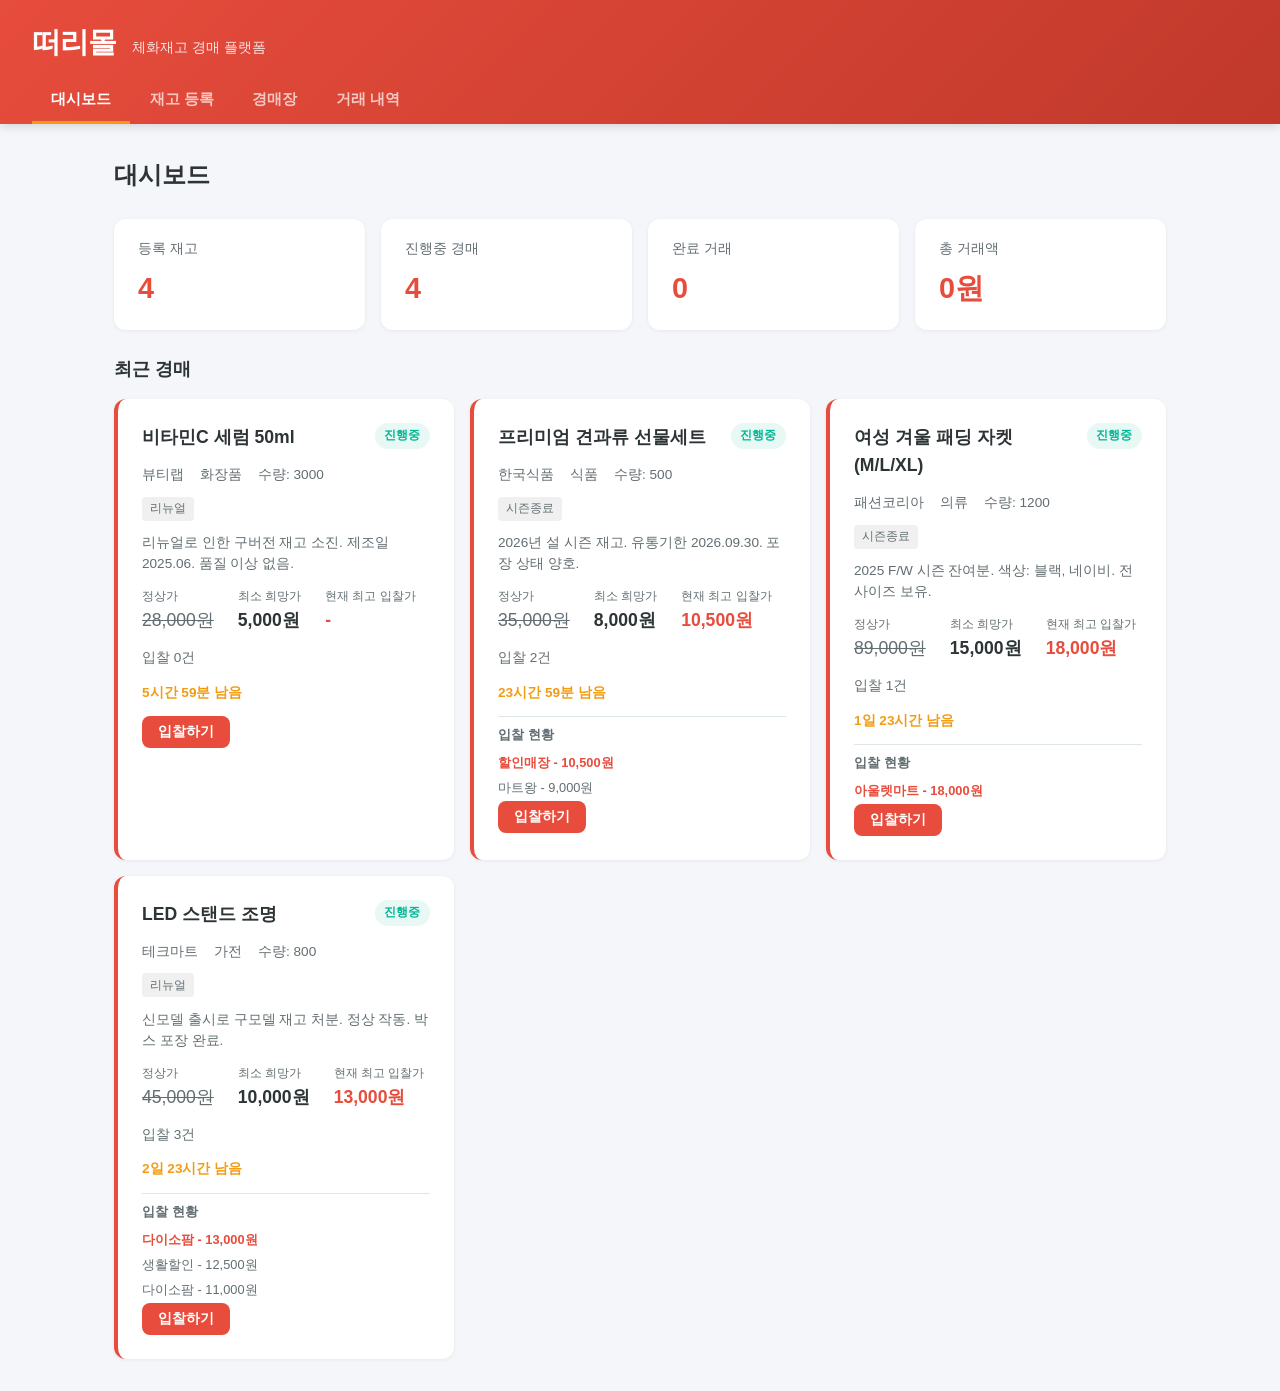
==== app/index.html @ 565d4d2d "Add 떠리몰 체화재고 경매 웹앱 거래처가 체화재고를 등록하고 경매 방식으로 낙찰하여 거래를 성사시키는 웹 애플리케이션 프로토타입.  주요 기능: - 체화재고 등록 (거래처명, 상" ====
<!DOCTYPE html>
<html lang="ko">
<head>
  <meta charset="UTF-8">
  <meta name="viewport" content="width=device-width, initial-scale=1.0">
  <title>떠리몰 - 체화재고 경매 플랫폼</title>
  <link rel="stylesheet" href="css/style.css">
</head>
<body>
  <header>
    <div class="header-inner">
      <h1 class="logo">떠리몰</h1>
      <p class="tagline">체화재고 경매 플랫폼</p>
    </div>
    <nav>
      <button class="nav-btn active" data-view="dashboard">대시보드</button>
      <button class="nav-btn" data-view="register">재고 등록</button>
      <button class="nav-btn" data-view="auctions">경매장</button>
      <button class="nav-btn" data-view="transactions">거래 내역</button>
    </nav>
  </header>

  <main>
    <!-- 대시보드 -->
    <section id="dashboard" class="view active">
      <h2>대시보드</h2>
      <div class="stats-grid">
        <div class="stat-card">
          <span class="stat-label">등록 재고</span>
          <span class="stat-value" id="stat-inventory">0</span>
        </div>
        <div class="stat-card">
          <span class="stat-label">진행중 경매</span>
          <span class="stat-value" id="stat-active">0</span>
        </div>
        <div class="stat-card">
          <span class="stat-label">완료 거래</span>
          <span class="stat-value" id="stat-completed">0</span>
        </div>
        <div class="stat-card">
          <span class="stat-label">총 거래액</span>
          <span class="stat-value" id="stat-total">0원</span>
        </div>
      </div>
      <h3>최근 경매</h3>
      <div id="recent-auctions" class="card-list"></div>
    </section>

    <!-- 재고 등록 -->
    <section id="register" class="view">
      <h2>체화재고 등록</h2>
      <form id="register-form" class="form-card">
        <div class="form-group">
          <label for="supplier-name">거래처명</label>
          <input type="text" id="supplier-name" required placeholder="거래처명을 입력하세요">
        </div>
        <div class="form-group">
          <label for="product-name">상품명</label>
          <input type="text" id="product-name" required placeholder="상품명을 입력하세요">
        </div>
        <div class="form-group">
          <label for="category">카테고리</label>
          <select id="category" required>
            <option value="">선택하세요</option>
            <option value="식품">식품</option>
            <option value="의류">의류</option>
            <option value="가전">가전</option>
            <option value="생활용품">생활용품</option>
            <option value="화장품">화장품</option>
            <option value="기타">기타</option>
          </select>
        </div>
        <div class="form-row">
          <div class="form-group">
            <label for="quantity">수량</label>
            <input type="number" id="quantity" required min="1" placeholder="수량">
          </div>
          <div class="form-group">
            <label for="original-price">정상가 (원)</label>
            <input type="number" id="original-price" required min="0" placeholder="정상 판매가">
          </div>
        </div>
        <div class="form-row">
          <div class="form-group">
            <label for="min-price">최소 희망가 (원)</label>
            <input type="number" id="min-price" required min="0" placeholder="최소 낙찰 희망가">
          </div>
          <div class="form-group">
            <label for="auction-duration">경매 기간</label>
            <select id="auction-duration" required>
              <option value="1">1시간</option>
              <option value="6">6시간</option>
              <option value="24" selected>24시간</option>
              <option value="72">3일</option>
              <option value="168">7일</option>
            </select>
          </div>
        </div>
        <div class="form-group">
          <label for="description">상품 설명</label>
          <textarea id="description" rows="3" placeholder="재고 상태, 유통기한 등 상세 정보를 입력하세요"></textarea>
        </div>
        <div class="form-group">
          <label for="reason">체화 사유</label>
          <select id="reason">
            <option value="">선택하세요</option>
            <option value="유통기한임박">유통기한 임박</option>
            <option value="시즌종료">시즌 종료</option>
            <option value="과잉생산">과잉 생산</option>
            <option value="반품">반품</option>
            <option value="리뉴얼">리뉴얼 (구버전)</option>
            <option value="기타">기타</option>
          </select>
        </div>
        <button type="submit" class="btn btn-primary">경매 등록</button>
      </form>
    </section>

    <!-- 경매장 -->
    <section id="auctions" class="view">
      <h2>경매장</h2>
      <div class="filter-bar">
        <select id="filter-category">
          <option value="all">전체 카테고리</option>
          <option value="식품">식품</option>
          <option value="의류">의류</option>
          <option value="가전">가전</option>
          <option value="생활용품">생활용품</option>
          <option value="화장품">화장품</option>
          <option value="기타">기타</option>
        </select>
        <select id="filter-status">
          <option value="active">진행중</option>
          <option value="ended">종료</option>
          <option value="all">전체</option>
        </select>
      </div>
      <div id="auction-list" class="card-list"></div>
    </section>

    <!-- 거래 내역 -->
    <section id="transactions" class="view">
      <h2>거래 내역</h2>
      <div id="transaction-list" class="table-wrap">
        <table>
          <thead>
            <tr>
              <th>거래일시</th>
              <th>상품명</th>
              <th>거래처</th>
              <th>수량</th>
              <th>낙찰가</th>
              <th>할인율</th>
            </tr>
          </thead>
          <tbody id="transaction-tbody"></tbody>
        </table>
      </div>
    </section>
  </main>

  <!-- 입찰 모달 -->
  <div id="bid-modal" class="modal hidden">
    <div class="modal-content">
      <button class="modal-close">&times;</button>
      <h3>입찰하기</h3>
      <div id="bid-item-info"></div>
      <div class="form-group">
        <label for="bid-amount">입찰가 (원)</label>
        <input type="number" id="bid-amount" min="0" placeholder="입찰 금액을 입력하세요">
      </div>
      <div class="form-group">
        <label for="bidder-name">입찰자명</label>
        <input type="text" id="bidder-name" placeholder="입찰자명을 입력하세요">
      </div>
      <button id="submit-bid" class="btn btn-primary">입찰</button>
    </div>
  </div>

  <script src="js/app.js"></script>
</body>
</html>
---- app/css/style.css ----
* {
  margin: 0;
  padding: 0;
  box-sizing: border-box;
}

:root {
  --primary: #e74c3c;
  --primary-dark: #c0392b;
  --accent: #f39c12;
  --bg: #f5f6fa;
  --card: #ffffff;
  --text: #2d3436;
  --text-light: #636e72;
  --border: #dfe6e9;
  --success: #00b894;
  --danger: #d63031;
}

body {
  font-family: 'Apple SD Gothic Neo', 'Malgun Gothic', sans-serif;
  background: var(--bg);
  color: var(--text);
  line-height: 1.6;
}

/* Header */
header {
  background: linear-gradient(135deg, var(--primary), var(--primary-dark));
  color: white;
  padding: 1.2rem 2rem 0;
  position: sticky;
  top: 0;
  z-index: 100;
  box-shadow: 0 2px 10px rgba(0,0,0,0.15);
}

.header-inner {
  display: flex;
  align-items: baseline;
  gap: 1rem;
  margin-bottom: 0.8rem;
}

.logo {
  font-size: 1.8rem;
  font-weight: 800;
  letter-spacing: -1px;
}

.tagline {
  font-size: 0.9rem;
  opacity: 0.85;
}

nav {
  display: flex;
  gap: 0;
}

.nav-btn {
  background: none;
  border: none;
  color: rgba(255,255,255,0.7);
  padding: 0.7rem 1.2rem;
  cursor: pointer;
  font-size: 0.95rem;
  font-weight: 600;
  border-bottom: 3px solid transparent;
  transition: all 0.2s;
}

.nav-btn:hover {
  color: white;
  background: rgba(255,255,255,0.1);
}

.nav-btn.active {
  color: white;
  border-bottom-color: var(--accent);
}

/* Main */
main {
  max-width: 1100px;
  margin: 0 auto;
  padding: 2rem 1.5rem;
}

.view {
  display: none;
}

.view.active {
  display: block;
}

h2 {
  font-size: 1.5rem;
  margin-bottom: 1.5rem;
  font-weight: 700;
}

h3 {
  font-size: 1.15rem;
  margin: 1.5rem 0 1rem;
  font-weight: 600;
}

/* Stats */
.stats-grid {
  display: grid;
  grid-template-columns: repeat(auto-fit, minmax(200px, 1fr));
  gap: 1rem;
  margin-bottom: 1rem;
}

.stat-card {
  background: var(--card);
  border-radius: 12px;
  padding: 1.2rem 1.5rem;
  box-shadow: 0 1px 4px rgba(0,0,0,0.06);
  display: flex;
  flex-direction: column;
  gap: 0.3rem;
}

.stat-label {
  font-size: 0.85rem;
  color: var(--text-light);
  font-weight: 500;
}

.stat-value {
  font-size: 1.8rem;
  font-weight: 800;
  color: var(--primary);
}

/* Card List */
.card-list {
  display: grid;
  grid-template-columns: repeat(auto-fill, minmax(320px, 1fr));
  gap: 1rem;
}

.auction-card {
  background: var(--card);
  border-radius: 12px;
  padding: 1.5rem;
  box-shadow: 0 1px 4px rgba(0,0,0,0.06);
  border-left: 4px solid var(--primary);
  transition: transform 0.15s, box-shadow 0.15s;
}

.auction-card:hover {
  transform: translateY(-2px);
  box-shadow: 0 4px 12px rgba(0,0,0,0.1);
}

.auction-card.ended {
  border-left-color: var(--text-light);
  opacity: 0.7;
}

.card-header {
  display: flex;
  justify-content: space-between;
  align-items: flex-start;
  margin-bottom: 0.8rem;
}

.card-title {
  font-size: 1.1rem;
  font-weight: 700;
}

.card-badge {
  font-size: 0.75rem;
  padding: 0.2rem 0.6rem;
  border-radius: 20px;
  font-weight: 600;
  white-space: nowrap;
}

.badge-active {
  background: #e8f8f5;
  color: var(--success);
}

.badge-ended {
  background: #fdecea;
  color: var(--danger);
}

.badge-won {
  background: #fef9e7;
  color: var(--accent);
}

.card-meta {
  font-size: 0.85rem;
  color: var(--text-light);
  margin-bottom: 0.5rem;
}

.card-meta span {
  margin-right: 1rem;
}

.card-prices {
  display: flex;
  gap: 1.5rem;
  margin: 0.8rem 0;
  flex-wrap: wrap;
}

.price-item {
  display: flex;
  flex-direction: column;
}

.price-label {
  font-size: 0.75rem;
  color: var(--text-light);
}

.price-value {
  font-size: 1.1rem;
  font-weight: 700;
}

.price-value.original {
  text-decoration: line-through;
  color: var(--text-light);
  font-weight: 400;
}

.price-value.current {
  color: var(--primary);
}

.card-bids {
  font-size: 0.85rem;
  color: var(--text-light);
  margin-bottom: 0.8rem;
}

.card-timer {
  font-size: 0.85rem;
  color: var(--accent);
  font-weight: 600;
  margin-bottom: 0.8rem;
}

.card-desc {
  font-size: 0.85rem;
  color: var(--text-light);
  margin-bottom: 0.8rem;
  line-height: 1.5;
}

.card-reason {
  display: inline-block;
  font-size: 0.75rem;
  background: #f0f0f0;
  padding: 0.15rem 0.5rem;
  border-radius: 4px;
  color: var(--text-light);
  margin-bottom: 0.8rem;
}

.card-actions {
  display: flex;
  gap: 0.5rem;
}

/* Forms */
.form-card {
  background: var(--card);
  border-radius: 12px;
  padding: 2rem;
  box-shadow: 0 1px 4px rgba(0,0,0,0.06);
  max-width: 700px;
}

.form-group {
  margin-bottom: 1.2rem;
}

.form-group label {
  display: block;
  font-size: 0.9rem;
  font-weight: 600;
  margin-bottom: 0.4rem;
}

.form-group input,
.form-group select,
.form-group textarea {
  width: 100%;
  padding: 0.7rem 0.9rem;
  border: 1px solid var(--border);
  border-radius: 8px;
  font-size: 0.95rem;
  font-family: inherit;
  transition: border-color 0.2s;
}

.form-group input:focus,
.form-group select:focus,
.form-group textarea:focus {
  outline: none;
  border-color: var(--primary);
}

.form-row {
  display: grid;
  grid-template-columns: 1fr 1fr;
  gap: 1rem;
}

/* Buttons */
.btn {
  padding: 0.7rem 1.5rem;
  border: none;
  border-radius: 8px;
  font-size: 0.95rem;
  font-weight: 600;
  cursor: pointer;
  transition: background 0.2s, transform 0.1s;
}

.btn:active {
  transform: scale(0.97);
}

.btn-primary {
  background: var(--primary);
  color: white;
}

.btn-primary:hover {
  background: var(--primary-dark);
}

.btn-outline {
  background: none;
  border: 1.5px solid var(--primary);
  color: var(--primary);
}

.btn-outline:hover {
  background: var(--primary);
  color: white;
}

.btn-sm {
  padding: 0.45rem 1rem;
  font-size: 0.85rem;
}

.btn:disabled {
  opacity: 0.5;
  cursor: not-allowed;
}

/* Filter */
.filter-bar {
  display: flex;
  gap: 0.8rem;
  margin-bottom: 1.5rem;
}

.filter-bar select {
  padding: 0.5rem 0.8rem;
  border: 1px solid var(--border);
  border-radius: 8px;
  font-size: 0.9rem;
  background: var(--card);
}

/* Table */
.table-wrap {
  background: var(--card);
  border-radius: 12px;
  box-shadow: 0 1px 4px rgba(0,0,0,0.06);
  overflow-x: auto;
}

table {
  width: 100%;
  border-collapse: collapse;
}

th, td {
  padding: 0.85rem 1rem;
  text-align: left;
  font-size: 0.9rem;
}

th {
  background: #fafafa;
  font-weight: 600;
  color: var(--text-light);
  border-bottom: 2px solid var(--border);
}

td {
  border-bottom: 1px solid var(--border);
}

tr:last-child td {
  border-bottom: none;
}

.discount-rate {
  color: var(--primary);
  font-weight: 700;
}

/* Modal */
.modal {
  position: fixed;
  inset: 0;
  background: rgba(0,0,0,0.5);
  display: flex;
  align-items: center;
  justify-content: center;
  z-index: 200;
}

.modal.hidden {
  display: none;
}

.modal-content {
  background: var(--card);
  border-radius: 12px;
  padding: 2rem;
  width: 90%;
  max-width: 450px;
  position: relative;
}

.modal-close {
  position: absolute;
  top: 0.8rem;
  right: 1rem;
  background: none;
  border: none;
  font-size: 1.5rem;
  cursor: pointer;
  color: var(--text-light);
}

#bid-item-info {
  background: #fafafa;
  border-radius: 8px;
  padding: 1rem;
  margin-bottom: 1.2rem;
  font-size: 0.9rem;
  line-height: 1.8;
}

/* Empty state */
.empty-state {
  text-align: center;
  padding: 3rem;
  color: var(--text-light);
}

.empty-state p {
  font-size: 1.1rem;
  margin-bottom: 0.5rem;
}

/* Bid history */
.bid-history {
  margin-top: 0.5rem;
  padding-top: 0.5rem;
  border-top: 1px solid var(--border);
}

.bid-history-title {
  font-size: 0.8rem;
  color: var(--text-light);
  margin-bottom: 0.3rem;
  font-weight: 600;
}

.bid-entry {
  font-size: 0.8rem;
  color: var(--text-light);
  padding: 0.15rem 0;
}

.bid-entry.winning {
  color: var(--primary);
  font-weight: 600;
}

/* Responsive */
@media (max-width: 768px) {
  header {
    padding: 1rem 1rem 0;
  }

  .header-inner {
    flex-direction: column;
    gap: 0.2rem;
  }

  nav {
    overflow-x: auto;
  }

  .nav-btn {
    padding: 0.6rem 0.8rem;
    font-size: 0.85rem;
    white-space: nowrap;
  }

  main {
    padding: 1.2rem 1rem;
  }

  .form-row {
    grid-template-columns: 1fr;
  }

  .card-list {
    grid-template-columns: 1fr;
  }

  .stats-grid {
    grid-template-columns: repeat(2, 1fr);
  }
}
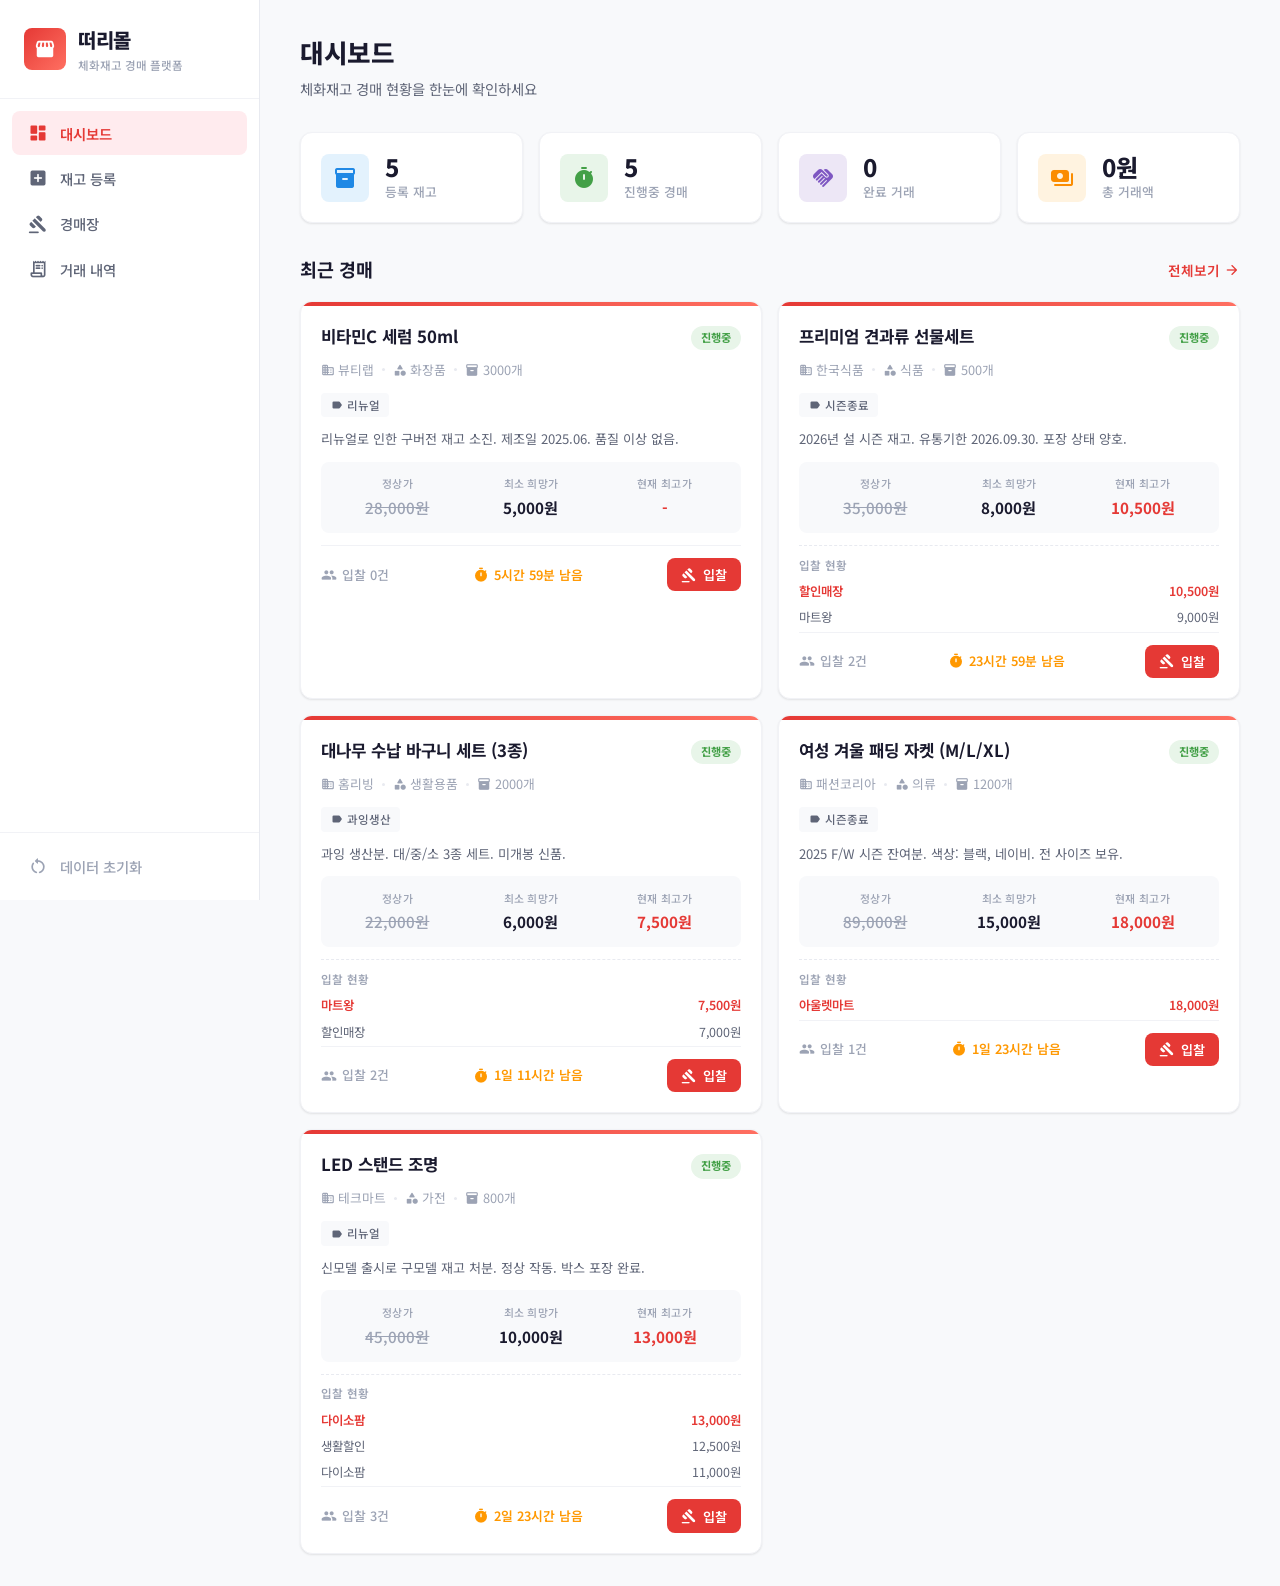
==== commit a88722a3: "Redesign UI/UX for professional look and feel - 사이드바 네비게이션 (아이콘 + 레이블) - Material Icons 적용 - 세련된 카드 " ====
--- a/app/index.html
+++ b/app/index.html
@@ -4,86 +4,187 @@
   <meta charset="UTF-8">
   <meta name="viewport" content="width=device-width, initial-scale=1.0">
   <title>떠리몰 - 체화재고 경매 플랫폼</title>
+  <link rel="stylesheet" href="https://fonts.googleapis.com/css2?family=Noto+Sans+KR:wght@400;500;600;700;800&display=swap">
+  <link rel="stylesheet" href="https://fonts.googleapis.com/icon?family=Material+Icons+Round">
   <link rel="stylesheet" href="css/style.css">
 </head>
 <body>
-  <header>
-    <div class="header-inner">
-      <h1 class="logo">떠리몰</h1>
-      <p class="tagline">체화재고 경매 플랫폼</p>
+  <!-- 사이드바 -->
+  <aside class="sidebar" id="sidebar">
+    <div class="sidebar-header">
+      <div class="brand">
+        <div class="brand-icon">
+          <span class="material-icons-round">storefront</span>
+        </div>
+        <div>
+          <h1 class="brand-name">떠리몰</h1>
+          <p class="brand-sub">체화재고 경매 플랫폼</p>
+        </div>
+      </div>
     </div>
-    <nav>
-      <button class="nav-btn active" data-view="dashboard">대시보드</button>
-      <button class="nav-btn" data-view="register">재고 등록</button>
-      <button class="nav-btn" data-view="auctions">경매장</button>
-      <button class="nav-btn" data-view="transactions">거래 내역</button>
+    <nav class="sidebar-nav">
+      <button class="nav-item active" data-view="dashboard">
+        <span class="material-icons-round">dashboard</span>
+        <span>대시보드</span>
+      </button>
+      <button class="nav-item" data-view="register">
+        <span class="material-icons-round">add_box</span>
+        <span>재고 등록</span>
+      </button>
+      <button class="nav-item" data-view="auctions">
+        <span class="material-icons-round">gavel</span>
+        <span>경매장</span>
+      </button>
+      <button class="nav-item" data-view="transactions">
+        <span class="material-icons-round">receipt_long</span>
+        <span>거래 내역</span>
+      </button>
     </nav>
+    <div class="sidebar-footer">
+      <button id="reset-data" class="nav-item nav-item-danger">
+        <span class="material-icons-round">restart_alt</span>
+        <span>데이터 초기화</span>
+      </button>
+    </div>
+  </aside>
+
+  <!-- 모바일 헤더 -->
+  <header class="mobile-header" id="mobile-header">
+    <button class="menu-toggle" id="menu-toggle">
+      <span class="material-icons-round">menu</span>
+    </button>
+    <div class="brand-inline">
+      <span class="material-icons-round">storefront</span>
+      <span class="brand-name-sm">떠리몰</span>
+    </div>
   </header>
-
-  <main>
+  <div class="overlay hidden" id="overlay"></div>
+
+  <!-- 메인 콘텐츠 -->
+  <main class="main-content">
+
     <!-- 대시보드 -->
     <section id="dashboard" class="view active">
-      <h2>대시보드</h2>
+      <div class="view-header">
+        <div>
+          <h2>대시보드</h2>
+          <p class="view-desc">체화재고 경매 현황을 한눈에 확인하세요</p>
+        </div>
+      </div>
       <div class="stats-grid">
         <div class="stat-card">
-          <span class="stat-label">등록 재고</span>
-          <span class="stat-value" id="stat-inventory">0</span>
+          <div class="stat-icon bg-blue"><span class="material-icons-round">inventory_2</span></div>
+          <div class="stat-info">
+            <span class="stat-value" id="stat-inventory">0</span>
+            <span class="stat-label">등록 재고</span>
+          </div>
         </div>
         <div class="stat-card">
-          <span class="stat-label">진행중 경매</span>
-          <span class="stat-value" id="stat-active">0</span>
+          <div class="stat-icon bg-green"><span class="material-icons-round">timer</span></div>
+          <div class="stat-info">
+            <span class="stat-value" id="stat-active">0</span>
+            <span class="stat-label">진행중 경매</span>
+          </div>
         </div>
         <div class="stat-card">
-          <span class="stat-label">완료 거래</span>
-          <span class="stat-value" id="stat-completed">0</span>
+          <div class="stat-icon bg-purple"><span class="material-icons-round">handshake</span></div>
+          <div class="stat-info">
+            <span class="stat-value" id="stat-completed">0</span>
+            <span class="stat-label">완료 거래</span>
+          </div>
         </div>
         <div class="stat-card">
-          <span class="stat-label">총 거래액</span>
-          <span class="stat-value" id="stat-total">0원</span>
-        </div>
-      </div>
-      <h3>최근 경매</h3>
-      <div id="recent-auctions" class="card-list"></div>
+          <div class="stat-icon bg-orange"><span class="material-icons-round">payments</span></div>
+          <div class="stat-info">
+            <span class="stat-value" id="stat-total">0원</span>
+            <span class="stat-label">총 거래액</span>
+          </div>
+        </div>
+      </div>
+
+      <div class="section-header">
+        <h3>최근 경매</h3>
+        <button class="link-btn" data-goto="auctions">전체보기 <span class="material-icons-round" style="font-size:16px">arrow_forward</span></button>
+      </div>
+      <div id="recent-auctions" class="card-grid"></div>
     </section>
 
     <!-- 재고 등록 -->
     <section id="register" class="view">
-      <h2>체화재고 등록</h2>
+      <div class="view-header">
+        <div>
+          <h2>체화재고 등록</h2>
+          <p class="view-desc">거래처의 체화재고를 등록하고 경매를 시작하세요</p>
+        </div>
+      </div>
       <form id="register-form" class="form-card">
-        <div class="form-group">
-          <label for="supplier-name">거래처명</label>
-          <input type="text" id="supplier-name" required placeholder="거래처명을 입력하세요">
-        </div>
-        <div class="form-group">
-          <label for="product-name">상품명</label>
-          <input type="text" id="product-name" required placeholder="상품명을 입력하세요">
-        </div>
-        <div class="form-group">
-          <label for="category">카테고리</label>
-          <select id="category" required>
-            <option value="">선택하세요</option>
-            <option value="식품">식품</option>
-            <option value="의류">의류</option>
-            <option value="가전">가전</option>
-            <option value="생활용품">생활용품</option>
-            <option value="화장품">화장품</option>
-            <option value="기타">기타</option>
-          </select>
-        </div>
-        <div class="form-row">
-          <div class="form-group">
-            <label for="quantity">수량</label>
-            <input type="number" id="quantity" required min="1" placeholder="수량">
-          </div>
-          <div class="form-group">
-            <label for="original-price">정상가 (원)</label>
-            <input type="number" id="original-price" required min="0" placeholder="정상 판매가">
-          </div>
-        </div>
-        <div class="form-row">
-          <div class="form-group">
-            <label for="min-price">최소 희망가 (원)</label>
-            <input type="number" id="min-price" required min="0" placeholder="최소 낙찰 희망가">
+        <div class="form-section">
+          <h4 class="form-section-title"><span class="material-icons-round">business</span> 거래처 정보</h4>
+          <div class="form-group">
+            <label for="supplier-name">거래처명 <span class="required">*</span></label>
+            <input type="text" id="supplier-name" required placeholder="예: 한국식품">
+          </div>
+        </div>
+
+        <div class="form-section">
+          <h4 class="form-section-title"><span class="material-icons-round">category</span> 상품 정보</h4>
+          <div class="form-group">
+            <label for="product-name">상품명 <span class="required">*</span></label>
+            <input type="text" id="product-name" required placeholder="예: 프리미엄 견과류 선물세트">
+          </div>
+          <div class="form-row">
+            <div class="form-group">
+              <label for="category">카테고리 <span class="required">*</span></label>
+              <select id="category" required>
+                <option value="">선택하세요</option>
+                <option value="식품">식품</option>
+                <option value="의류">의류</option>
+                <option value="가전">가전</option>
+                <option value="생활용품">생활용품</option>
+                <option value="화장품">화장품</option>
+                <option value="기타">기타</option>
+              </select>
+            </div>
+            <div class="form-group">
+              <label for="quantity">수량 <span class="required">*</span></label>
+              <input type="number" id="quantity" required min="1" placeholder="0">
+            </div>
+          </div>
+          <div class="form-group">
+            <label for="description">상품 설명</label>
+            <textarea id="description" rows="3" placeholder="재고 상태, 유통기한 등 상세 정보를 입력하세요"></textarea>
+          </div>
+          <div class="form-group">
+            <label for="reason">체화 사유</label>
+            <select id="reason">
+              <option value="">선택하세요</option>
+              <option value="유통기한임박">유통기한 임박</option>
+              <option value="시즌종료">시즌 종료</option>
+              <option value="과잉생산">과잉 생산</option>
+              <option value="반품">반품</option>
+              <option value="리뉴얼">리뉴얼 (구버전)</option>
+              <option value="기타">기타</option>
+            </select>
+          </div>
+        </div>
+
+        <div class="form-section">
+          <h4 class="form-section-title"><span class="material-icons-round">sell</span> 가격 및 경매 설정</h4>
+          <div class="form-row">
+            <div class="form-group">
+              <label for="original-price">정상가 (원) <span class="required">*</span></label>
+              <div class="input-with-unit">
+                <input type="number" id="original-price" required min="0" placeholder="0">
+                <span class="unit">원</span>
+              </div>
+            </div>
+            <div class="form-group">
+              <label for="min-price">최소 희망가 (원) <span class="required">*</span></label>
+              <div class="input-with-unit">
+                <input type="number" id="min-price" required min="0" placeholder="0">
+                <span class="unit">원</span>
+              </div>
+            </div>
           </div>
           <div class="form-group">
             <label for="auction-duration">경매 기간</label>
@@ -95,62 +196,72 @@
               <option value="168">7일</option>
             </select>
           </div>
-        </div>
-        <div class="form-group">
-          <label for="description">상품 설명</label>
-          <textarea id="description" rows="3" placeholder="재고 상태, 유통기한 등 상세 정보를 입력하세요"></textarea>
-        </div>
-        <div class="form-group">
-          <label for="reason">체화 사유</label>
-          <select id="reason">
-            <option value="">선택하세요</option>
-            <option value="유통기한임박">유통기한 임박</option>
-            <option value="시즌종료">시즌 종료</option>
-            <option value="과잉생산">과잉 생산</option>
-            <option value="반품">반품</option>
-            <option value="리뉴얼">리뉴얼 (구버전)</option>
+          <div id="price-preview" class="price-preview hidden">
+            <span class="material-icons-round">info</span>
+            <span>정상가 대비 <strong id="preview-rate">0%</strong> 할인된 가격으로 시작합니다</span>
+          </div>
+        </div>
+
+        <button type="submit" class="btn btn-primary btn-lg">
+          <span class="material-icons-round">gavel</span> 경매 등록하기
+        </button>
+      </form>
+    </section>
+
+    <!-- 경매장 -->
+    <section id="auctions" class="view">
+      <div class="view-header">
+        <div>
+          <h2>경매장</h2>
+          <p class="view-desc">진행 중인 경매에 참여하세요</p>
+        </div>
+      </div>
+      <div class="filter-bar">
+        <div class="filter-group">
+          <span class="material-icons-round filter-icon">filter_list</span>
+          <select id="filter-category">
+            <option value="all">전체 카테고리</option>
+            <option value="식품">식품</option>
+            <option value="의류">의류</option>
+            <option value="가전">가전</option>
+            <option value="생활용품">생활용품</option>
+            <option value="화장품">화장품</option>
             <option value="기타">기타</option>
           </select>
         </div>
-        <button type="submit" class="btn btn-primary">경매 등록</button>
-      </form>
-    </section>
-
-    <!-- 경매장 -->
-    <section id="auctions" class="view">
-      <h2>경매장</h2>
-      <div class="filter-bar">
-        <select id="filter-category">
-          <option value="all">전체 카테고리</option>
-          <option value="식품">식품</option>
-          <option value="의류">의류</option>
-          <option value="가전">가전</option>
-          <option value="생활용품">생활용품</option>
-          <option value="화장품">화장품</option>
-          <option value="기타">기타</option>
-        </select>
-        <select id="filter-status">
-          <option value="active">진행중</option>
-          <option value="ended">종료</option>
-          <option value="all">전체</option>
-        </select>
-      </div>
-      <div id="auction-list" class="card-list"></div>
+        <div class="filter-group">
+          <span class="material-icons-round filter-icon">tune</span>
+          <select id="filter-status">
+            <option value="active">진행중</option>
+            <option value="ended">종료</option>
+            <option value="all">전체</option>
+          </select>
+        </div>
+        <div class="filter-result" id="filter-result"></div>
+      </div>
+      <div id="auction-list" class="card-grid"></div>
     </section>
 
     <!-- 거래 내역 -->
     <section id="transactions" class="view">
-      <h2>거래 내역</h2>
-      <div id="transaction-list" class="table-wrap">
+      <div class="view-header">
+        <div>
+          <h2>거래 내역</h2>
+          <p class="view-desc">낙찰 완료된 거래 목록입니다</p>
+        </div>
+      </div>
+      <div class="table-card">
         <table>
           <thead>
             <tr>
               <th>거래일시</th>
               <th>상품명</th>
               <th>거래처</th>
-              <th>수량</th>
-              <th>낙찰가</th>
-              <th>할인율</th>
+              <th class="text-right">수량</th>
+              <th class="text-right">정상가</th>
+              <th class="text-right">낙찰가</th>
+              <th class="text-right">할인율</th>
+              <th>낙찰자</th>
             </tr>
           </thead>
           <tbody id="transaction-tbody"></tbody>
@@ -162,20 +273,35 @@
   <!-- 입찰 모달 -->
   <div id="bid-modal" class="modal hidden">
     <div class="modal-content">
-      <button class="modal-close">&times;</button>
-      <h3>입찰하기</h3>
-      <div id="bid-item-info"></div>
-      <div class="form-group">
-        <label for="bid-amount">입찰가 (원)</label>
-        <input type="number" id="bid-amount" min="0" placeholder="입찰 금액을 입력하세요">
-      </div>
-      <div class="form-group">
-        <label for="bidder-name">입찰자명</label>
-        <input type="text" id="bidder-name" placeholder="입찰자명을 입력하세요">
-      </div>
-      <button id="submit-bid" class="btn btn-primary">입찰</button>
+      <div class="modal-header">
+        <h3><span class="material-icons-round">gavel</span> 입찰하기</h3>
+        <button class="modal-close"><span class="material-icons-round">close</span></button>
+      </div>
+      <div class="modal-body">
+        <div id="bid-item-info" class="bid-info-card"></div>
+        <div class="form-group">
+          <label for="bid-amount">입찰가 <span class="required">*</span></label>
+          <div class="input-with-unit">
+            <input type="number" id="bid-amount" min="0" placeholder="입찰 금액을 입력하세요">
+            <span class="unit">원</span>
+          </div>
+        </div>
+        <div class="form-group">
+          <label for="bidder-name">입찰자명 <span class="required">*</span></label>
+          <input type="text" id="bidder-name" placeholder="입찰자명을 입력하세요">
+        </div>
+      </div>
+      <div class="modal-footer">
+        <button class="btn btn-ghost" id="cancel-bid">취소</button>
+        <button id="submit-bid" class="btn btn-primary">
+          <span class="material-icons-round">gavel</span> 입찰하기
+        </button>
+      </div>
     </div>
   </div>
+
+  <!-- 토스트 알림 -->
+  <div id="toast-container" class="toast-container"></div>
 
   <script src="js/app.js"></script>
 </body>
--- a/app/css/style.css
+++ b/app/css/style.css
@@ -1,3 +1,7 @@
+/* ========================================
+   떠리몰 - 체화재고 경매 플랫폼 스타일
+   ======================================== */
+
 * {
   margin: 0;
   padding: 0;
@@ -5,306 +9,703 @@
 }
 
 :root {
-  --primary: #e74c3c;
-  --primary-dark: #c0392b;
-  --accent: #f39c12;
-  --bg: #f5f6fa;
-  --card: #ffffff;
-  --text: #2d3436;
-  --text-light: #636e72;
-  --border: #dfe6e9;
-  --success: #00b894;
-  --danger: #d63031;
+  --primary: #E53935;
+  --primary-hover: #C62828;
+  --primary-light: #FFEBEE;
+  --accent: #FF9800;
+  --accent-light: #FFF3E0;
+
+  --blue: #1E88E5;
+  --blue-light: #E3F2FD;
+  --green: #43A047;
+  --green-light: #E8F5E9;
+  --purple: #7E57C2;
+  --purple-light: #EDE7F6;
+  --orange: #FB8C00;
+  --orange-light: #FFF3E0;
+
+  --bg: #F8F9FB;
+  --surface: #FFFFFF;
+  --text-primary: #1A1A2E;
+  --text-secondary: #5F6577;
+  --text-tertiary: #9CA3B4;
+  --border: #E8EAF0;
+  --border-light: #F1F2F6;
+  --shadow-sm: 0 1px 3px rgba(0,0,0,0.04), 0 1px 2px rgba(0,0,0,0.06);
+  --shadow-md: 0 4px 6px rgba(0,0,0,0.04), 0 2px 4px rgba(0,0,0,0.06);
+  --shadow-lg: 0 10px 25px rgba(0,0,0,0.06), 0 4px 10px rgba(0,0,0,0.04);
+  --radius-sm: 8px;
+  --radius-md: 12px;
+  --radius-lg: 16px;
+
+  --sidebar-width: 260px;
+  --header-height: 56px;
 }
 
 body {
-  font-family: 'Apple SD Gothic Neo', 'Malgun Gothic', sans-serif;
+  font-family: 'Noto Sans KR', -apple-system, BlinkMacSystemFont, sans-serif;
   background: var(--bg);
-  color: var(--text);
+  color: var(--text-primary);
   line-height: 1.6;
-}
-
-/* Header */
-header {
-  background: linear-gradient(135deg, var(--primary), var(--primary-dark));
+  display: flex;
+  min-height: 100vh;
+}
+
+/* ========================================
+   사이드바
+   ======================================== */
+.sidebar {
+  width: var(--sidebar-width);
+  background: var(--surface);
+  border-right: 1px solid var(--border);
+  position: fixed;
+  top: 0;
+  left: 0;
+  bottom: 0;
+  display: flex;
+  flex-direction: column;
+  z-index: 200;
+  transition: transform 0.3s ease;
+}
+
+.sidebar-header {
+  padding: 1.5rem;
+  border-bottom: 1px solid var(--border-light);
+}
+
+.brand {
+  display: flex;
+  align-items: center;
+  gap: 0.75rem;
+}
+
+.brand-icon {
+  width: 42px;
+  height: 42px;
+  background: linear-gradient(135deg, var(--primary), #FF6F61);
+  border-radius: var(--radius-sm);
+  display: flex;
+  align-items: center;
+  justify-content: center;
   color: white;
-  padding: 1.2rem 2rem 0;
-  position: sticky;
+  flex-shrink: 0;
+}
+
+.brand-icon .material-icons-round {
+  font-size: 22px;
+}
+
+.brand-name {
+  font-size: 1.25rem;
+  font-weight: 800;
+  color: var(--text-primary);
+  letter-spacing: -0.5px;
+}
+
+.brand-sub {
+  font-size: 0.72rem;
+  color: var(--text-tertiary);
+  font-weight: 500;
+}
+
+.sidebar-nav {
+  flex: 1;
+  padding: 0.75rem;
+  display: flex;
+  flex-direction: column;
+  gap: 2px;
+}
+
+.nav-item {
+  display: flex;
+  align-items: center;
+  gap: 0.75rem;
+  padding: 0.7rem 1rem;
+  border: none;
+  background: none;
+  border-radius: var(--radius-sm);
+  cursor: pointer;
+  font-size: 0.9rem;
+  font-weight: 500;
+  color: var(--text-secondary);
+  transition: all 0.15s;
+  width: 100%;
+  text-align: left;
+  font-family: inherit;
+}
+
+.nav-item .material-icons-round {
+  font-size: 20px;
+}
+
+.nav-item:hover {
+  background: var(--bg);
+  color: var(--text-primary);
+}
+
+.nav-item.active {
+  background: var(--primary-light);
+  color: var(--primary);
+  font-weight: 600;
+}
+
+.nav-item-danger {
+  color: var(--text-tertiary);
+}
+
+.nav-item-danger:hover {
+  background: #FFF5F5;
+  color: var(--primary);
+}
+
+.sidebar-footer {
+  padding: 0.75rem;
+  border-top: 1px solid var(--border-light);
+}
+
+/* ========================================
+   모바일 헤더
+   ======================================== */
+.mobile-header {
+  display: none;
+  position: fixed;
   top: 0;
-  z-index: 100;
-  box-shadow: 0 2px 10px rgba(0,0,0,0.15);
-}
-
-.header-inner {
-  display: flex;
-  align-items: baseline;
-  gap: 1rem;
-  margin-bottom: 0.8rem;
-}
-
-.logo {
-  font-size: 1.8rem;
-  font-weight: 800;
-  letter-spacing: -1px;
-}
-
-.tagline {
-  font-size: 0.9rem;
-  opacity: 0.85;
-}
-
-nav {
-  display: flex;
-  gap: 0;
-}
-
-.nav-btn {
+  left: 0;
+  right: 0;
+  height: var(--header-height);
+  background: var(--surface);
+  border-bottom: 1px solid var(--border);
+  z-index: 150;
+  align-items: center;
+  padding: 0 1rem;
+  gap: 0.75rem;
+}
+
+.menu-toggle {
   background: none;
   border: none;
-  color: rgba(255,255,255,0.7);
-  padding: 0.7rem 1.2rem;
   cursor: pointer;
-  font-size: 0.95rem;
-  font-weight: 600;
-  border-bottom: 3px solid transparent;
-  transition: all 0.2s;
-}
-
-.nav-btn:hover {
-  color: white;
-  background: rgba(255,255,255,0.1);
-}
-
-.nav-btn.active {
-  color: white;
-  border-bottom-color: var(--accent);
-}
-
-/* Main */
-main {
-  max-width: 1100px;
-  margin: 0 auto;
-  padding: 2rem 1.5rem;
+  color: var(--text-primary);
+  padding: 0.4rem;
+  border-radius: var(--radius-sm);
+}
+
+.menu-toggle:hover {
+  background: var(--bg);
+}
+
+.brand-inline {
+  display: flex;
+  align-items: center;
+  gap: 0.5rem;
+  color: var(--primary);
+}
+
+.brand-name-sm {
+  font-size: 1.1rem;
+  font-weight: 800;
+}
+
+.overlay {
+  position: fixed;
+  inset: 0;
+  background: rgba(0,0,0,0.4);
+  z-index: 190;
+  backdrop-filter: blur(2px);
+}
+
+.overlay.hidden {
+  display: none;
+}
+
+/* ========================================
+   메인 콘텐츠
+   ======================================== */
+.main-content {
+  flex: 1;
+  margin-left: var(--sidebar-width);
+  padding: 2rem 2.5rem;
+  max-width: 1200px;
 }
 
 .view {
   display: none;
+  animation: fadeIn 0.25s ease;
 }
 
 .view.active {
   display: block;
 }
 
-h2 {
-  font-size: 1.5rem;
-  margin-bottom: 1.5rem;
+@keyframes fadeIn {
+  from { opacity: 0; transform: translateY(8px); }
+  to { opacity: 1; transform: translateY(0); }
+}
+
+.view-header {
+  margin-bottom: 2rem;
+}
+
+.view-header h2 {
+  font-size: 1.6rem;
+  font-weight: 800;
+  letter-spacing: -0.5px;
+}
+
+.view-desc {
+  color: var(--text-secondary);
+  font-size: 0.9rem;
+  margin-top: 0.25rem;
+}
+
+.section-header {
+  display: flex;
+  justify-content: space-between;
+  align-items: center;
+  margin: 2rem 0 1rem;
+}
+
+.section-header h3 {
+  font-size: 1.15rem;
   font-weight: 700;
 }
 
-h3 {
-  font-size: 1.15rem;
-  margin: 1.5rem 0 1rem;
+.link-btn {
+  background: none;
+  border: none;
+  color: var(--primary);
+  font-size: 0.85rem;
   font-weight: 600;
-}
-
-/* Stats */
+  cursor: pointer;
+  display: flex;
+  align-items: center;
+  gap: 0.25rem;
+  font-family: inherit;
+}
+
+.link-btn:hover {
+  text-decoration: underline;
+}
+
+/* ========================================
+   통계 카드
+   ======================================== */
 .stats-grid {
   display: grid;
-  grid-template-columns: repeat(auto-fit, minmax(200px, 1fr));
+  grid-template-columns: repeat(4, 1fr);
   gap: 1rem;
-  margin-bottom: 1rem;
 }
 
 .stat-card {
-  background: var(--card);
-  border-radius: 12px;
-  padding: 1.2rem 1.5rem;
-  box-shadow: 0 1px 4px rgba(0,0,0,0.06);
+  background: var(--surface);
+  border-radius: var(--radius-md);
+  padding: 1.25rem;
+  box-shadow: var(--shadow-sm);
+  display: flex;
+  align-items: center;
+  gap: 1rem;
+  border: 1px solid var(--border-light);
+  transition: box-shadow 0.2s;
+}
+
+.stat-card:hover {
+  box-shadow: var(--shadow-md);
+}
+
+.stat-icon {
+  width: 48px;
+  height: 48px;
+  border-radius: var(--radius-sm);
+  display: flex;
+  align-items: center;
+  justify-content: center;
+  flex-shrink: 0;
+}
+
+.stat-icon .material-icons-round {
+  font-size: 24px;
+}
+
+.bg-blue { background: var(--blue-light); color: var(--blue); }
+.bg-green { background: var(--green-light); color: var(--green); }
+.bg-purple { background: var(--purple-light); color: var(--purple); }
+.bg-orange { background: var(--orange-light); color: var(--orange); }
+
+.stat-info {
   display: flex;
   flex-direction: column;
-  gap: 0.3rem;
+}
+
+.stat-value {
+  font-size: 1.5rem;
+  font-weight: 800;
+  color: var(--text-primary);
+  line-height: 1.2;
 }
 
 .stat-label {
-  font-size: 0.85rem;
-  color: var(--text-light);
+  font-size: 0.8rem;
+  color: var(--text-tertiary);
   font-weight: 500;
 }
 
-.stat-value {
-  font-size: 1.8rem;
-  font-weight: 800;
-  color: var(--primary);
-}
-
-/* Card List */
-.card-list {
+/* ========================================
+   카드 그리드 (경매 카드)
+   ======================================== */
+.card-grid {
   display: grid;
-  grid-template-columns: repeat(auto-fill, minmax(320px, 1fr));
+  grid-template-columns: repeat(auto-fill, minmax(340px, 1fr));
   gap: 1rem;
 }
 
 .auction-card {
-  background: var(--card);
-  border-radius: 12px;
-  padding: 1.5rem;
-  box-shadow: 0 1px 4px rgba(0,0,0,0.06);
-  border-left: 4px solid var(--primary);
-  transition: transform 0.15s, box-shadow 0.15s;
+  background: var(--surface);
+  border-radius: var(--radius-md);
+  box-shadow: var(--shadow-sm);
+  border: 1px solid var(--border-light);
+  overflow: hidden;
+  transition: transform 0.2s, box-shadow 0.2s;
 }
 
 .auction-card:hover {
-  transform: translateY(-2px);
-  box-shadow: 0 4px 12px rgba(0,0,0,0.1);
+  transform: translateY(-3px);
+  box-shadow: var(--shadow-lg);
 }
 
 .auction-card.ended {
-  border-left-color: var(--text-light);
-  opacity: 0.7;
+  opacity: 0.65;
+}
+
+.auction-card.ended:hover {
+  opacity: 0.8;
+}
+
+.card-top-bar {
+  height: 4px;
+  background: linear-gradient(90deg, var(--primary), #FF6F61);
+}
+
+.auction-card.ended .card-top-bar {
+  background: var(--border);
+}
+
+.auction-card.won .card-top-bar {
+  background: linear-gradient(90deg, var(--accent), #FFB74D);
+}
+
+.card-body {
+  padding: 1.25rem;
 }
 
 .card-header {
   display: flex;
   justify-content: space-between;
   align-items: flex-start;
-  margin-bottom: 0.8rem;
+  gap: 0.75rem;
+  margin-bottom: 0.6rem;
 }
 
 .card-title {
-  font-size: 1.1rem;
+  font-size: 1.05rem;
   font-weight: 700;
-}
-
-.card-badge {
-  font-size: 0.75rem;
+  color: var(--text-primary);
+  line-height: 1.3;
+}
+
+.badge {
+  font-size: 0.7rem;
   padding: 0.2rem 0.6rem;
   border-radius: 20px;
-  font-weight: 600;
+  font-weight: 700;
   white-space: nowrap;
-}
-
-.badge-active {
-  background: #e8f8f5;
-  color: var(--success);
-}
-
-.badge-ended {
-  background: #fdecea;
-  color: var(--danger);
-}
-
-.badge-won {
-  background: #fef9e7;
-  color: var(--accent);
-}
+  letter-spacing: 0.3px;
+}
+
+.badge-active { background: var(--green-light); color: var(--green); }
+.badge-ended { background: #F5F5F5; color: var(--text-tertiary); }
+.badge-won { background: var(--accent-light); color: var(--orange); }
 
 .card-meta {
-  font-size: 0.85rem;
-  color: var(--text-light);
-  margin-bottom: 0.5rem;
-}
-
-.card-meta span {
-  margin-right: 1rem;
-}
-
-.card-prices {
-  display: flex;
-  gap: 1.5rem;
-  margin: 0.8rem 0;
+  display: flex;
+  align-items: center;
+  gap: 0.5rem;
+  font-size: 0.8rem;
+  color: var(--text-tertiary);
+  margin-bottom: 0.75rem;
   flex-wrap: wrap;
 }
 
+.meta-item {
+  display: flex;
+  align-items: center;
+  gap: 0.2rem;
+}
+
+.meta-item .material-icons-round {
+  font-size: 14px;
+}
+
+.meta-divider {
+  width: 3px;
+  height: 3px;
+  border-radius: 50%;
+  background: var(--border);
+}
+
+.card-reason {
+  display: inline-flex;
+  align-items: center;
+  gap: 0.25rem;
+  font-size: 0.72rem;
+  background: var(--bg);
+  padding: 0.2rem 0.6rem;
+  border-radius: 4px;
+  color: var(--text-secondary);
+  margin-bottom: 0.75rem;
+  font-weight: 500;
+}
+
+.card-desc {
+  font-size: 0.82rem;
+  color: var(--text-secondary);
+  margin-bottom: 0.75rem;
+  line-height: 1.55;
+  display: -webkit-box;
+  -webkit-line-clamp: 2;
+  -webkit-box-orient: vertical;
+  overflow: hidden;
+}
+
+.price-grid {
+  display: grid;
+  grid-template-columns: repeat(3, 1fr);
+  gap: 0.5rem;
+  padding: 0.85rem;
+  background: var(--bg);
+  border-radius: var(--radius-sm);
+  margin-bottom: 0.75rem;
+}
+
 .price-item {
   display: flex;
   flex-direction: column;
+  align-items: center;
+  gap: 0.15rem;
 }
 
 .price-label {
-  font-size: 0.75rem;
-  color: var(--text-light);
+  font-size: 0.68rem;
+  color: var(--text-tertiary);
+  font-weight: 500;
+  text-transform: uppercase;
+  letter-spacing: 0.3px;
 }
 
 .price-value {
-  font-size: 1.1rem;
+  font-size: 0.95rem;
   font-weight: 700;
 }
 
 .price-value.original {
   text-decoration: line-through;
-  color: var(--text-light);
-  font-weight: 400;
+  color: var(--text-tertiary);
+  font-weight: 500;
 }
 
 .price-value.current {
   color: var(--primary);
 }
 
-.card-bids {
-  font-size: 0.85rem;
-  color: var(--text-light);
-  margin-bottom: 0.8rem;
-}
-
-.card-timer {
-  font-size: 0.85rem;
+.card-footer {
+  display: flex;
+  justify-content: space-between;
+  align-items: center;
+  padding-top: 0.75rem;
+  border-top: 1px solid var(--border-light);
+}
+
+.bid-count {
+  display: flex;
+  align-items: center;
+  gap: 0.3rem;
+  font-size: 0.8rem;
+  color: var(--text-tertiary);
+  font-weight: 500;
+}
+
+.bid-count .material-icons-round {
+  font-size: 16px;
+}
+
+.timer {
+  display: flex;
+  align-items: center;
+  gap: 0.3rem;
+  font-size: 0.8rem;
   color: var(--accent);
   font-weight: 600;
-  margin-bottom: 0.8rem;
-}
-
-.card-desc {
+}
+
+.timer .material-icons-round {
+  font-size: 16px;
+}
+
+.winner-info {
+  display: flex;
+  align-items: center;
+  gap: 0.3rem;
+  font-size: 0.8rem;
+  color: var(--green);
+  font-weight: 600;
+}
+
+.winner-info .material-icons-round {
+  font-size: 16px;
+}
+
+/* 입찰 내역 */
+.bid-history {
+  margin-top: 0.6rem;
+  padding-top: 0.6rem;
+  border-top: 1px dashed var(--border);
+}
+
+.bid-history-title {
+  font-size: 0.72rem;
+  color: var(--text-tertiary);
+  margin-bottom: 0.3rem;
+  font-weight: 600;
+  text-transform: uppercase;
+  letter-spacing: 0.3px;
+}
+
+.bid-entry {
+  font-size: 0.78rem;
+  color: var(--text-secondary);
+  padding: 0.2rem 0;
+  display: flex;
+  justify-content: space-between;
+}
+
+.bid-entry.winning {
+  color: var(--primary);
+  font-weight: 600;
+}
+
+/* ========================================
+   필터 바
+   ======================================== */
+.filter-bar {
+  display: flex;
+  align-items: center;
+  gap: 0.75rem;
+  margin-bottom: 1.5rem;
+  flex-wrap: wrap;
+}
+
+.filter-group {
+  display: flex;
+  align-items: center;
+  gap: 0.4rem;
+  background: var(--surface);
+  border: 1px solid var(--border);
+  border-radius: var(--radius-sm);
+  padding: 0 0.75rem;
+}
+
+.filter-icon {
+  color: var(--text-tertiary);
+  font-size: 18px;
+}
+
+.filter-group select {
+  border: none;
+  padding: 0.55rem 0.25rem;
   font-size: 0.85rem;
-  color: var(--text-light);
-  margin-bottom: 0.8rem;
-  line-height: 1.5;
-}
-
-.card-reason {
-  display: inline-block;
-  font-size: 0.75rem;
-  background: #f0f0f0;
-  padding: 0.15rem 0.5rem;
-  border-radius: 4px;
-  color: var(--text-light);
-  margin-bottom: 0.8rem;
-}
-
-.card-actions {
-  display: flex;
+  background: transparent;
+  color: var(--text-primary);
+  font-family: inherit;
+  cursor: pointer;
+  outline: none;
+}
+
+.filter-result {
+  font-size: 0.82rem;
+  color: var(--text-tertiary);
+  margin-left: auto;
+}
+
+/* ========================================
+   폼
+   ======================================== */
+.form-card {
+  background: var(--surface);
+  border-radius: var(--radius-lg);
+  padding: 2rem;
+  box-shadow: var(--shadow-sm);
+  border: 1px solid var(--border-light);
+  max-width: 720px;
+}
+
+.form-section {
+  margin-bottom: 1.75rem;
+  padding-bottom: 1.75rem;
+  border-bottom: 1px solid var(--border-light);
+}
+
+.form-section:last-of-type {
+  border-bottom: none;
+  margin-bottom: 1rem;
+  padding-bottom: 0;
+}
+
+.form-section-title {
+  display: flex;
+  align-items: center;
   gap: 0.5rem;
-}
-
-/* Forms */
-.form-card {
-  background: var(--card);
-  border-radius: 12px;
-  padding: 2rem;
-  box-shadow: 0 1px 4px rgba(0,0,0,0.06);
-  max-width: 700px;
+  font-size: 0.95rem;
+  font-weight: 700;
+  color: var(--text-primary);
+  margin-bottom: 1.25rem;
+}
+
+.form-section-title .material-icons-round {
+  font-size: 20px;
+  color: var(--primary);
 }
 
 .form-group {
-  margin-bottom: 1.2rem;
+  margin-bottom: 1rem;
+}
+
+.form-group:last-child {
+  margin-bottom: 0;
 }
 
 .form-group label {
   display: block;
-  font-size: 0.9rem;
+  font-size: 0.82rem;
   font-weight: 600;
+  color: var(--text-secondary);
   margin-bottom: 0.4rem;
+}
+
+.required {
+  color: var(--primary);
 }
 
 .form-group input,
 .form-group select,
 .form-group textarea {
   width: 100%;
-  padding: 0.7rem 0.9rem;
-  border: 1px solid var(--border);
-  border-radius: 8px;
-  font-size: 0.95rem;
+  padding: 0.65rem 0.85rem;
+  border: 1.5px solid var(--border);
+  border-radius: var(--radius-sm);
+  font-size: 0.9rem;
   font-family: inherit;
-  transition: border-color 0.2s;
+  color: var(--text-primary);
+  background: var(--surface);
+  transition: border-color 0.2s, box-shadow 0.2s;
 }
 
 .form-group input:focus,
@@ -312,6 +713,12 @@
 .form-group textarea:focus {
   outline: none;
   border-color: var(--primary);
+  box-shadow: 0 0 0 3px var(--primary-light);
+}
+
+.form-group input::placeholder,
+.form-group textarea::placeholder {
+  color: var(--text-tertiary);
 }
 
 .form-row {
@@ -320,19 +727,120 @@
   gap: 1rem;
 }
 
-/* Buttons */
+.input-with-unit {
+  position: relative;
+}
+
+.input-with-unit input {
+  padding-right: 2.5rem;
+}
+
+.input-with-unit .unit {
+  position: absolute;
+  right: 0.85rem;
+  top: 50%;
+  transform: translateY(-50%);
+  font-size: 0.82rem;
+  color: var(--text-tertiary);
+  font-weight: 500;
+}
+
+.price-preview {
+  display: flex;
+  align-items: center;
+  gap: 0.5rem;
+  padding: 0.75rem 1rem;
+  background: var(--blue-light);
+  border-radius: var(--radius-sm);
+  font-size: 0.82rem;
+  color: var(--blue);
+  margin-top: 1rem;
+}
+
+.price-preview .material-icons-round {
+  font-size: 18px;
+}
+
+.price-preview.hidden {
+  display: none;
+}
+
+/* ========================================
+   테이블
+   ======================================== */
+.table-card {
+  background: var(--surface);
+  border-radius: var(--radius-md);
+  box-shadow: var(--shadow-sm);
+  border: 1px solid var(--border-light);
+  overflow-x: auto;
+}
+
+table {
+  width: 100%;
+  border-collapse: collapse;
+}
+
+th {
+  padding: 0.85rem 1.2rem;
+  text-align: left;
+  font-size: 0.75rem;
+  font-weight: 600;
+  color: var(--text-tertiary);
+  text-transform: uppercase;
+  letter-spacing: 0.5px;
+  background: var(--bg);
+  border-bottom: 1px solid var(--border);
+}
+
+td {
+  padding: 0.9rem 1.2rem;
+  font-size: 0.87rem;
+  border-bottom: 1px solid var(--border-light);
+  color: var(--text-primary);
+}
+
+tr:last-child td {
+  border-bottom: none;
+}
+
+tr:hover td {
+  background: var(--bg);
+}
+
+.text-right {
+  text-align: right;
+}
+
+.discount-rate {
+  color: var(--primary);
+  font-weight: 700;
+}
+
+/* ========================================
+   버튼
+   ======================================== */
 .btn {
-  padding: 0.7rem 1.5rem;
+  display: inline-flex;
+  align-items: center;
+  justify-content: center;
+  gap: 0.4rem;
+  padding: 0.6rem 1.2rem;
   border: none;
-  border-radius: 8px;
-  font-size: 0.95rem;
+  border-radius: var(--radius-sm);
+  font-size: 0.88rem;
   font-weight: 600;
   cursor: pointer;
-  transition: background 0.2s, transform 0.1s;
+  transition: all 0.15s;
+  font-family: inherit;
 }
 
 .btn:active {
   transform: scale(0.97);
+}
+
+.btn .material-icons-round {
+  font-size: 18px;
 }
 
 .btn-primary {
@@ -341,23 +849,29 @@
 }
 
 .btn-primary:hover {
-  background: var(--primary-dark);
-}
-
-.btn-outline {
+  background: var(--primary-hover);
+  box-shadow: 0 2px 8px rgba(229, 57, 53, 0.3);
+}
+
+.btn-ghost {
   background: none;
-  border: 1.5px solid var(--primary);
-  color: var(--primary);
-}
-
-.btn-outline:hover {
-  background: var(--primary);
-  color: white;
+  color: var(--text-secondary);
+  border: 1px solid var(--border);
+}
+
+.btn-ghost:hover {
+  background: var(--bg);
 }
 
 .btn-sm {
-  padding: 0.45rem 1rem;
-  font-size: 0.85rem;
+  padding: 0.45rem 0.85rem;
+  font-size: 0.82rem;
+}
+
+.btn-lg {
+  padding: 0.8rem 2rem;
+  font-size: 0.95rem;
+  width: 100%;
 }
 
 .btn:disabled {
@@ -365,69 +879,19 @@
   cursor: not-allowed;
 }
 
-/* Filter */
-.filter-bar {
-  display: flex;
-  gap: 0.8rem;
-  margin-bottom: 1.5rem;
-}
-
-.filter-bar select {
-  padding: 0.5rem 0.8rem;
-  border: 1px solid var(--border);
-  border-radius: 8px;
-  font-size: 0.9rem;
-  background: var(--card);
-}
-
-/* Table */
-.table-wrap {
-  background: var(--card);
-  border-radius: 12px;
-  box-shadow: 0 1px 4px rgba(0,0,0,0.06);
-  overflow-x: auto;
-}
-
-table {
-  width: 100%;
-  border-collapse: collapse;
-}
-
-th, td {
-  padding: 0.85rem 1rem;
-  text-align: left;
-  font-size: 0.9rem;
-}
-
-th {
-  background: #fafafa;
-  font-weight: 600;
-  color: var(--text-light);
-  border-bottom: 2px solid var(--border);
-}
-
-td {
-  border-bottom: 1px solid var(--border);
-}
-
-tr:last-child td {
-  border-bottom: none;
-}
-
-.discount-rate {
-  color: var(--primary);
-  font-weight: 700;
-}
-
-/* Modal */
+/* ========================================
+   모달
+   ======================================== */
 .modal {
   position: fixed;
   inset: 0;
   background: rgba(0,0,0,0.5);
+  backdrop-filter: blur(4px);
   display: flex;
   align-items: center;
   justify-content: center;
-  z-index: 200;
+  z-index: 300;
+  animation: fadeIn 0.2s ease;
 }
 
 .modal.hidden {
@@ -435,105 +899,266 @@
 }
 
 .modal-content {
-  background: var(--card);
-  border-radius: 12px;
-  padding: 2rem;
+  background: var(--surface);
+  border-radius: var(--radius-lg);
   width: 90%;
-  max-width: 450px;
-  position: relative;
+  max-width: 480px;
+  box-shadow: var(--shadow-lg);
+  overflow: hidden;
+  animation: slideUp 0.25s ease;
+}
+
+@keyframes slideUp {
+  from { opacity: 0; transform: translateY(16px); }
+  to { opacity: 1; transform: translateY(0); }
+}
+
+.modal-header {
+  display: flex;
+  justify-content: space-between;
+  align-items: center;
+  padding: 1.25rem 1.5rem;
+  border-bottom: 1px solid var(--border-light);
+}
+
+.modal-header h3 {
+  display: flex;
+  align-items: center;
+  gap: 0.5rem;
+  font-size: 1.1rem;
+  font-weight: 700;
+}
+
+.modal-header h3 .material-icons-round {
+  color: var(--primary);
 }
 
 .modal-close {
-  position: absolute;
-  top: 0.8rem;
-  right: 1rem;
   background: none;
   border: none;
-  font-size: 1.5rem;
   cursor: pointer;
-  color: var(--text-light);
-}
-
-#bid-item-info {
-  background: #fafafa;
-  border-radius: 8px;
-  padding: 1rem;
-  margin-bottom: 1.2rem;
-  font-size: 0.9rem;
-  line-height: 1.8;
-}
-
-/* Empty state */
+  color: var(--text-tertiary);
+  padding: 0.3rem;
+  border-radius: 50%;
+  transition: background 0.15s;
+  display: flex;
+}
+
+.modal-close:hover {
+  background: var(--bg);
+  color: var(--text-primary);
+}
+
+.modal-body {
+  padding: 1.5rem;
+}
+
+.modal-footer {
+  padding: 1rem 1.5rem;
+  border-top: 1px solid var(--border-light);
+  display: flex;
+  justify-content: flex-end;
+  gap: 0.5rem;
+  background: var(--bg);
+}
+
+.bid-info-card {
+  background: var(--bg);
+  border-radius: var(--radius-sm);
+  padding: 1rem 1.25rem;
+  margin-bottom: 1.25rem;
+  font-size: 0.85rem;
+  line-height: 1.9;
+  border: 1px solid var(--border-light);
+}
+
+.bid-info-card strong {
+  color: var(--text-primary);
+}
+
+.bid-info-card .highlight {
+  color: var(--primary);
+  font-weight: 700;
+}
+
+/* ========================================
+   토스트 알림
+   ======================================== */
+.toast-container {
+  position: fixed;
+  top: 1.5rem;
+  right: 1.5rem;
+  z-index: 400;
+  display: flex;
+  flex-direction: column;
+  gap: 0.5rem;
+}
+
+.toast {
+  display: flex;
+  align-items: center;
+  gap: 0.6rem;
+  padding: 0.85rem 1.25rem;
+  background: var(--surface);
+  border-radius: var(--radius-sm);
+  box-shadow: var(--shadow-lg);
+  border-left: 4px solid var(--green);
+  font-size: 0.88rem;
+  font-weight: 500;
+  animation: toastIn 0.3s ease, toastOut 0.3s ease 2.5s forwards;
+  max-width: 360px;
+}
+
+.toast.error {
+  border-left-color: var(--primary);
+}
+
+.toast .material-icons-round {
+  font-size: 20px;
+  color: var(--green);
+}
+
+.toast.error .material-icons-round {
+  color: var(--primary);
+}
+
+@keyframes toastIn {
+  from { opacity: 0; transform: translateX(24px); }
+  to { opacity: 1; transform: translateX(0); }
+}
+
+@keyframes toastOut {
+  from { opacity: 1; }
+  to { opacity: 0; transform: translateY(-8px); }
+}
+
+/* ========================================
+   빈 상태
+   ======================================== */
 .empty-state {
   text-align: center;
-  padding: 3rem;
-  color: var(--text-light);
+  padding: 4rem 2rem;
+  color: var(--text-tertiary);
+}
+
+.empty-state .material-icons-round {
+  font-size: 56px;
+  margin-bottom: 1rem;
+  opacity: 0.3;
 }
 
 .empty-state p {
-  font-size: 1.1rem;
-  margin-bottom: 0.5rem;
-}
-
-/* Bid history */
-.bid-history {
-  margin-top: 0.5rem;
-  padding-top: 0.5rem;
-  border-top: 1px solid var(--border);
-}
-
-.bid-history-title {
-  font-size: 0.8rem;
-  color: var(--text-light);
+  font-size: 1rem;
   margin-bottom: 0.3rem;
-  font-weight: 600;
-}
-
-.bid-entry {
-  font-size: 0.8rem;
-  color: var(--text-light);
-  padding: 0.15rem 0;
-}
-
-.bid-entry.winning {
-  color: var(--primary);
-  font-weight: 600;
-}
-
-/* Responsive */
+  font-weight: 500;
+}
+
+.empty-state .sub {
+  font-size: 0.85rem;
+}
+
+/* ========================================
+   반응형
+   ======================================== */
+@media (max-width: 1024px) {
+  .stats-grid {
+    grid-template-columns: repeat(2, 1fr);
+  }
+}
+
 @media (max-width: 768px) {
-  header {
-    padding: 1rem 1rem 0;
-  }
-
-  .header-inner {
-    flex-direction: column;
-    gap: 0.2rem;
-  }
-
-  nav {
-    overflow-x: auto;
-  }
-
-  .nav-btn {
-    padding: 0.6rem 0.8rem;
-    font-size: 0.85rem;
-    white-space: nowrap;
-  }
-
-  main {
-    padding: 1.2rem 1rem;
+  .sidebar {
+    transform: translateX(-100%);
+  }
+
+  .sidebar.open {
+    transform: translateX(0);
+  }
+
+  .mobile-header {
+    display: flex;
+  }
+
+  .main-content {
+    margin-left: 0;
+    padding: 1.25rem;
+    padding-top: calc(var(--header-height) + 1.25rem);
+  }
+
+  .stats-grid {
+    grid-template-columns: repeat(2, 1fr);
+    gap: 0.75rem;
+  }
+
+  .stat-card {
+    padding: 1rem;
+  }
+
+  .stat-icon {
+    width: 40px;
+    height: 40px;
+  }
+
+  .stat-value {
+    font-size: 1.25rem;
+  }
+
+  .card-grid {
+    grid-template-columns: 1fr;
+  }
+
+  .form-card {
+    padding: 1.25rem;
   }
 
   .form-row {
     grid-template-columns: 1fr;
   }
 
-  .card-list {
+  .view-header h2 {
+    font-size: 1.3rem;
+  }
+
+  .filter-bar {
+    flex-direction: column;
+    align-items: stretch;
+  }
+
+  .filter-result {
+    margin-left: 0;
+  }
+
+  .table-card {
+    font-size: 0.82rem;
+  }
+
+  th, td {
+    padding: 0.65rem 0.8rem;
+  }
+
+  .toast-container {
+    top: calc(var(--header-height) + 0.75rem);
+    right: 1rem;
+    left: 1rem;
+  }
+
+  .toast {
+    max-width: 100%;
+  }
+}
+
+@media (max-width: 480px) {
+  .stats-grid {
+    grid-template-columns: 1fr 1fr;
+  }
+
+  .price-grid {
     grid-template-columns: 1fr;
-  }
-
-  .stats-grid {
-    grid-template-columns: repeat(2, 1fr);
-  }
-}
+    gap: 0.4rem;
+  }
+
+  .price-item {
+    flex-direction: row;
+    justify-content: space-between;
+  }
+}
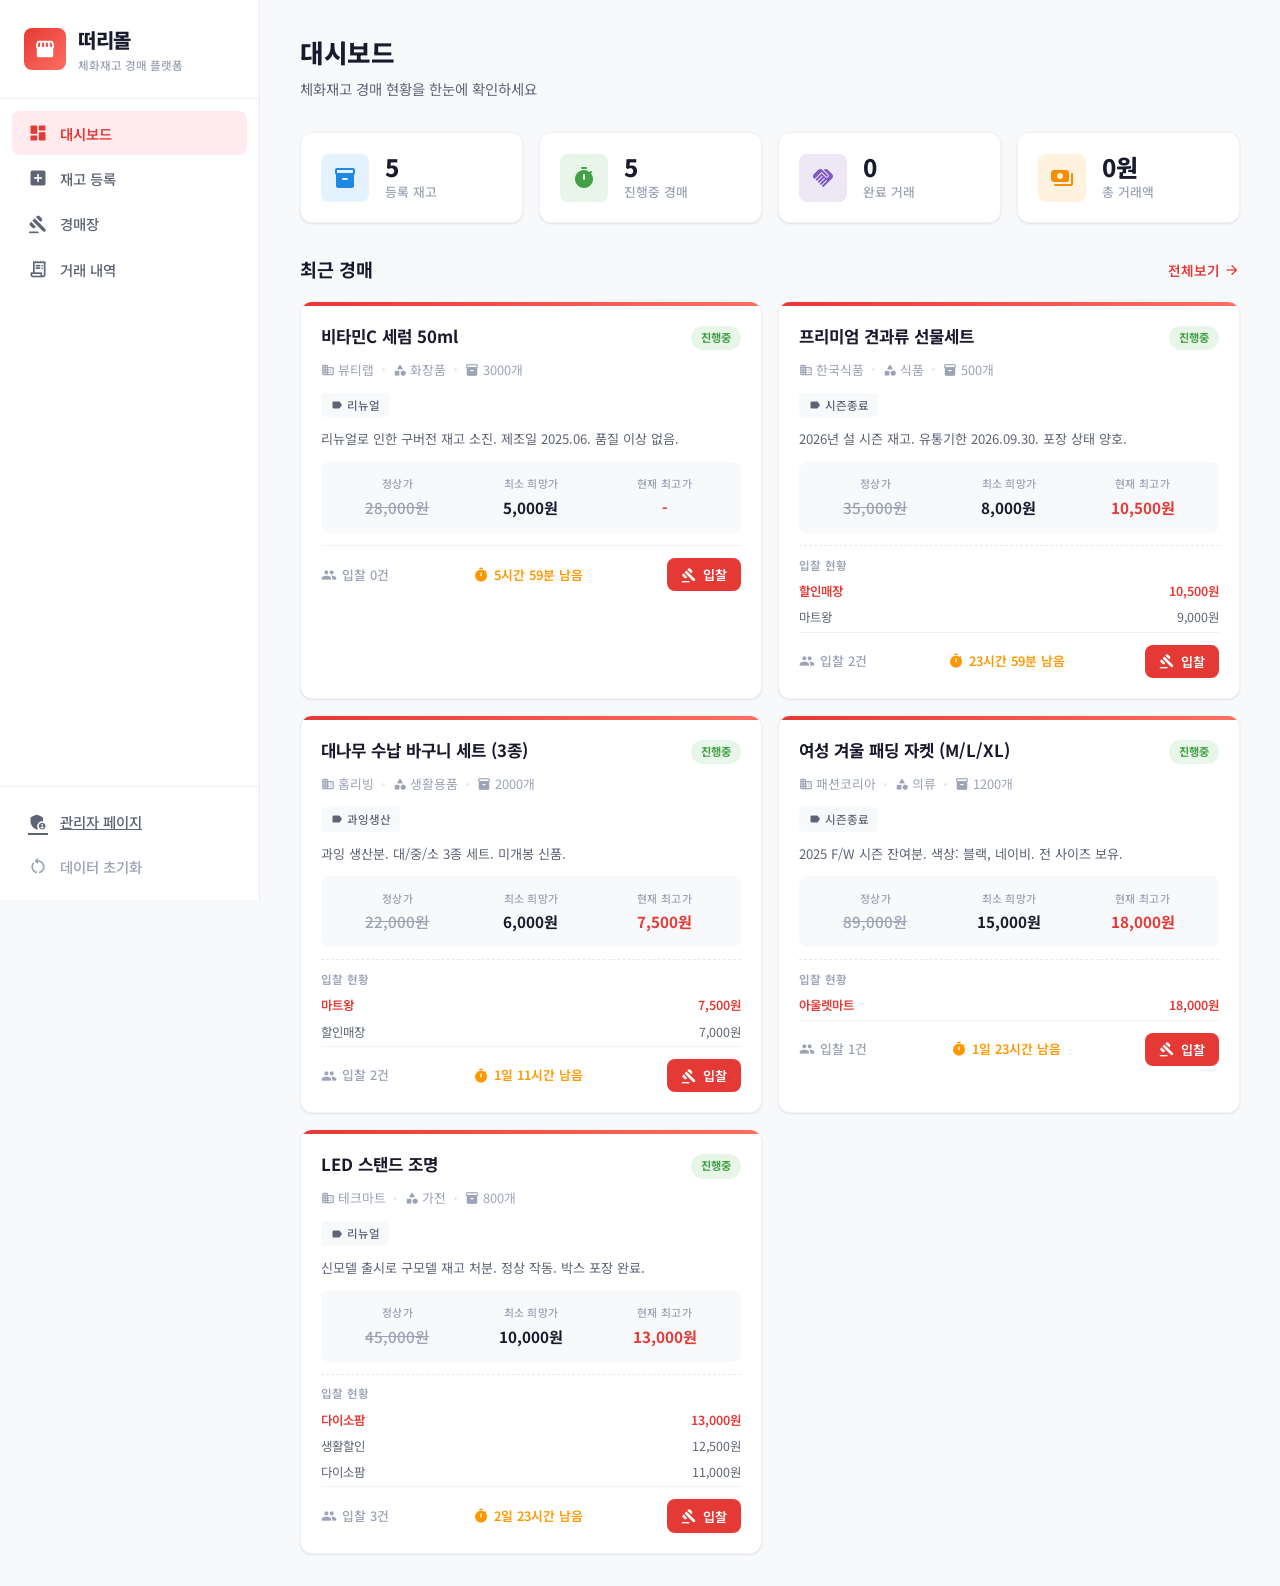
==== commit 5b7d740f: "Add admin panel for auction management 관리자 전용 페이지 추가: - 통계 대시보드 (카테고리별 차트, 할인율 분포, 입찰자 순위) - 경매 관리 (" ====
--- a/app/index.html
+++ b/app/index.html
@@ -41,6 +41,10 @@
       </button>
     </nav>
     <div class="sidebar-footer">
+      <a href="admin.html" class="nav-item">
+        <span class="material-icons-round">admin_panel_settings</span>
+        <span>관리자 페이지</span>
+      </a>
       <button id="reset-data" class="nav-item nav-item-danger">
         <span class="material-icons-round">restart_alt</span>
         <span>데이터 초기화</span>
